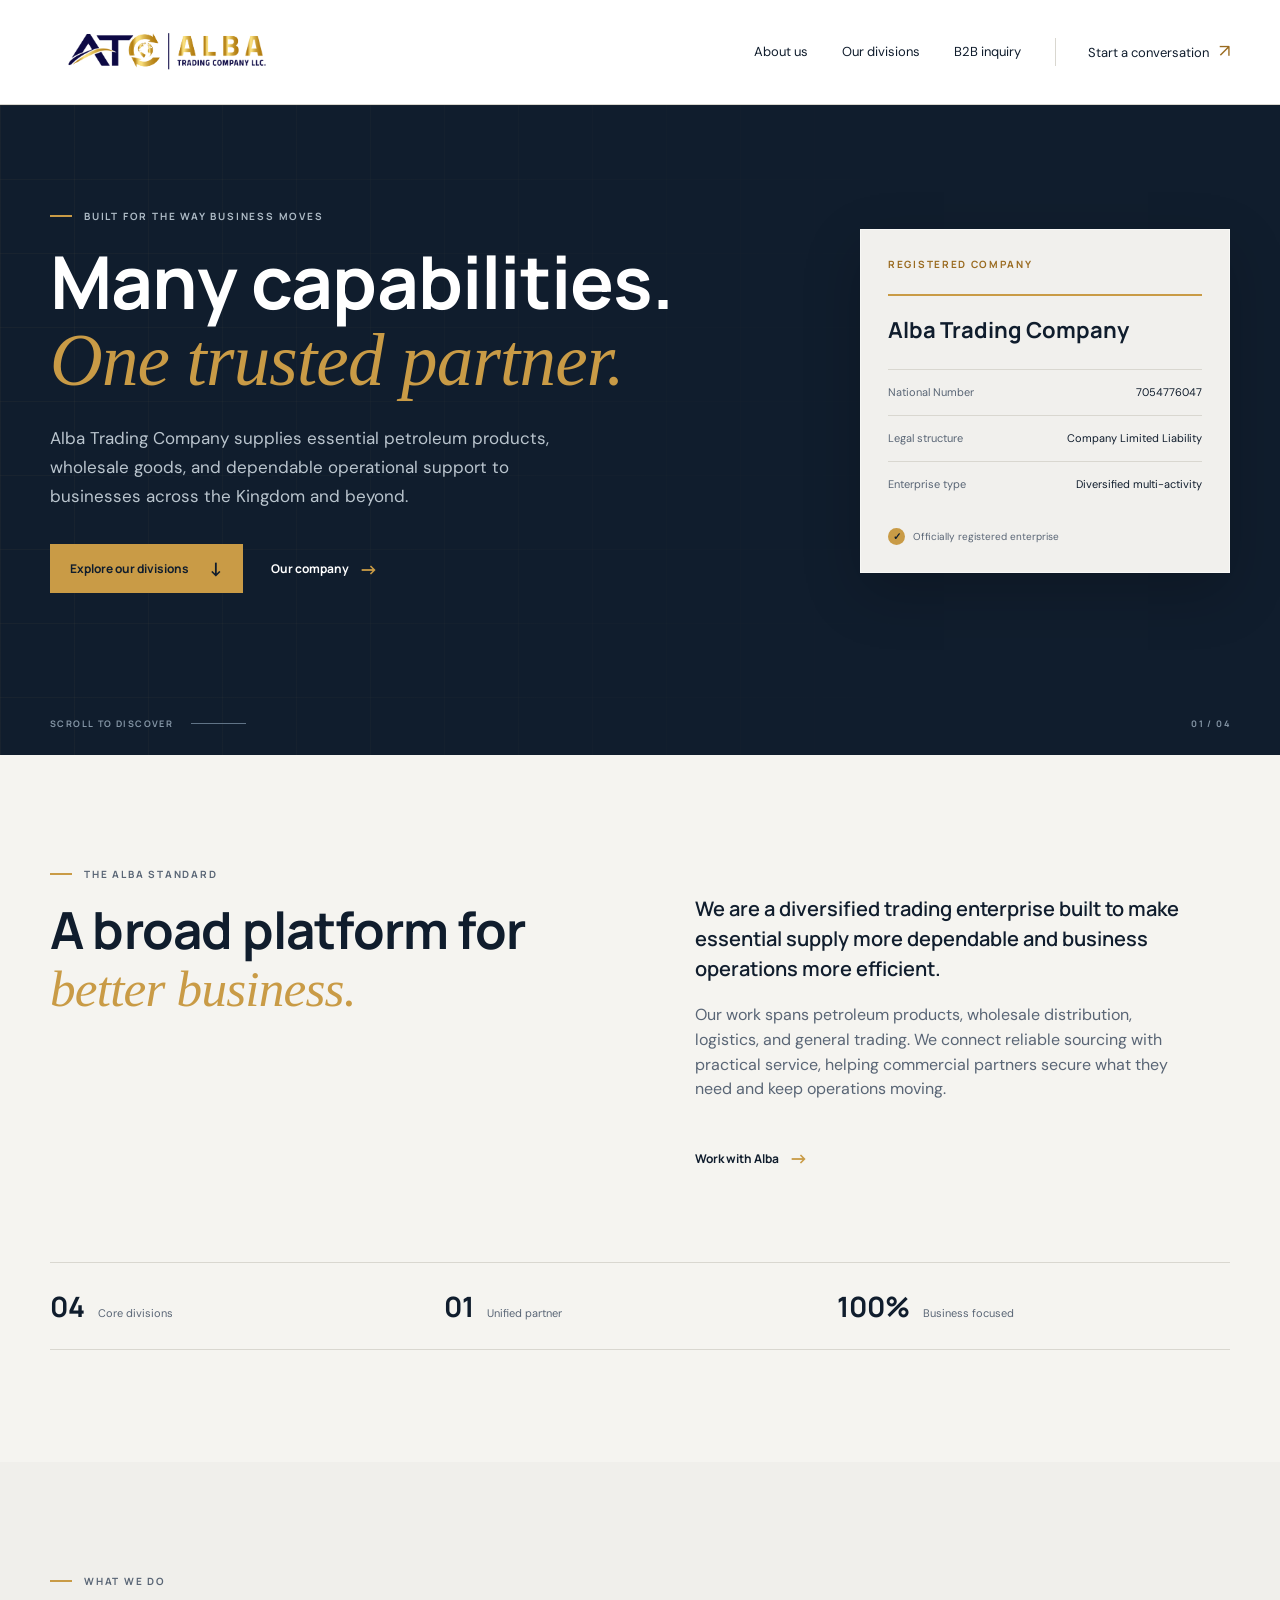
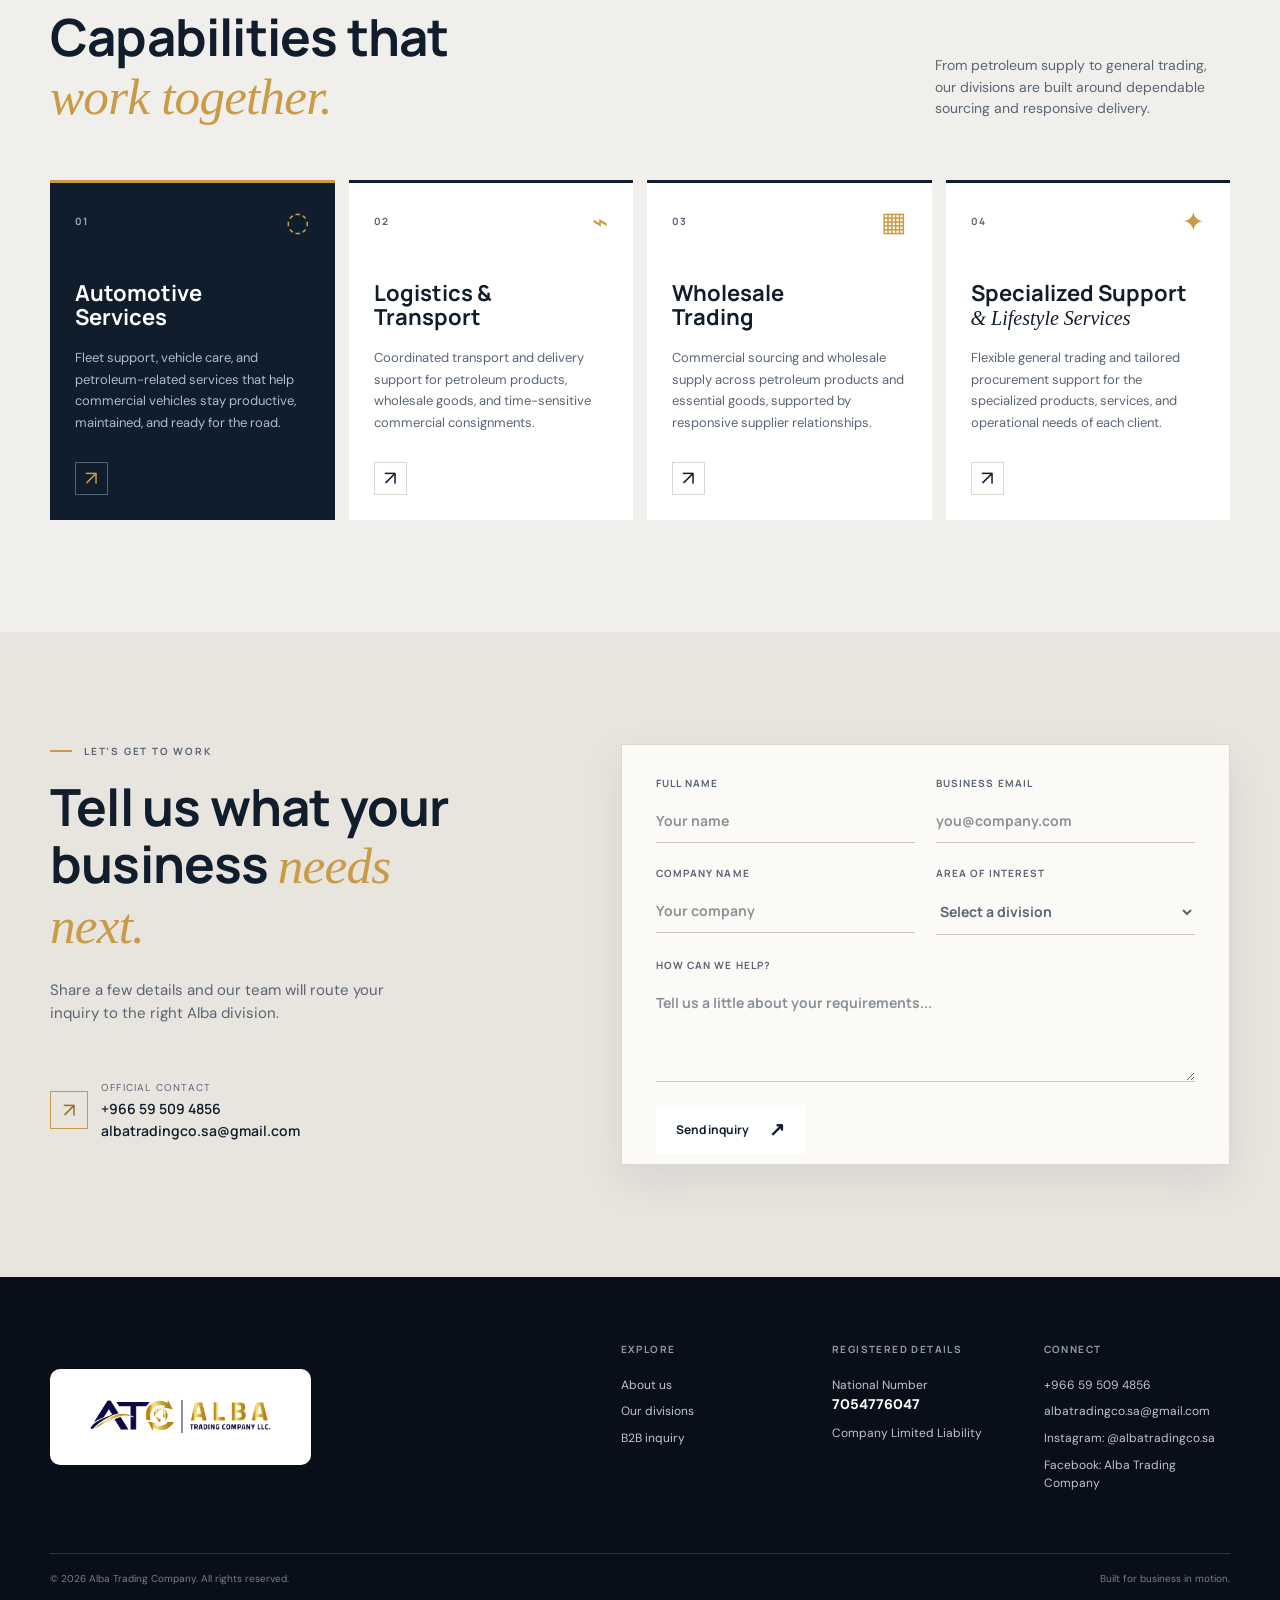
==== index.html @ 9ff2c643 "Improve mobile layout and expand trading content" ====
<!DOCTYPE html>
<html lang="en">
<head>
  <meta charset="UTF-8">
  <meta name="viewport" content="width=device-width, initial-scale=1.0">
  <meta name="description" content="Alba Trading Company is a diversified multi-activity enterprise serving businesses through automotive, logistics, wholesale, and specialized support services.">
  <title>Alba Trading Company | Business in Motion</title>
  <link rel="preconnect" href="https://fonts.googleapis.com">
  <link rel="preconnect" href="https://fonts.gstatic.com" crossorigin>
  <link href="https://fonts.googleapis.com/css2?family=DM+Sans:wght@400;500;600;700&family=Manrope:wght@600;700;800&display=swap" rel="stylesheet">
  <link rel="stylesheet" href="styles.css">
</head>
<body>
  <header class="site-header">
    <div class="container header-inner">
      <a class="brand" href="#top" aria-label="Alba Trading Company home">
        <img class="brand-logo" src="atc-logo.png" alt="ATC Alba Trading Company LLC logo">
        <span class="sr-only">ATC Alba Trading Company LLC</span>
      </a>
      <button class="menu-toggle" type="button" aria-expanded="false" aria-controls="primary-nav" aria-label="Open navigation">
        <span></span><span></span><span></span>
      </button>
      <nav id="primary-nav" class="primary-nav" aria-label="Primary navigation">
        <a href="#about">About us</a>
        <a href="#divisions">Our divisions</a>
        <a href="#inquiry">B2B inquiry</a>
        <a class="nav-cta" href="#inquiry">Start a conversation <span aria-hidden="true">↗</span></a>
      </nav>
    </div>
  </header>

  <main id="top">
    <section class="hero">
      <div class="hero-grid"></div>
      <div class="container hero-content">
        <div class="hero-copy">
          <p class="eyebrow light"><span></span> Built for the way business moves</p>
          <h1>Many capabilities.<br><em>One trusted partner.</em></h1>
          <p class="hero-intro">Alba Trading Company supplies essential petroleum products, wholesale goods, and dependable operational support to businesses across the Kingdom and beyond.</p>
          <div class="hero-actions">
            <a class="button button-primary" href="#divisions">Explore our divisions <span aria-hidden="true">↓</span></a>
            <a class="text-link light" href="#about">Our company <span aria-hidden="true">→</span></a>
          </div>
        </div>
        <aside class="registration-card" aria-label="Legal registration details">
          <p class="card-label">Registered company</p>
          <div class="registration-line"></div>
          <p class="legal-name">Alba Trading Company</p>
          <dl class="registration-details">
            <div><dt>National Number</dt><dd>7054776047</dd></div>
            <div><dt>Legal structure</dt><dd>Company Limited Liability</dd></div>
            <div><dt>Enterprise type</dt><dd>Diversified multi-activity</dd></div>
          </dl>
          <div class="verified"><span>✓</span> Officially registered enterprise</div>
        </aside>
      </div>
      <div class="hero-footer container"><span>Scroll to discover</span><span class="scroll-line"></span><span>01 / 04</span></div>
    </section>

    <section id="about" class="about section-pad">
      <div class="container about-layout">
        <div class="section-intro">
          <p class="eyebrow"><span></span> The Alba standard</p>
          <h2>A broad platform for <em>better business.</em></h2>
        </div>
        <div class="about-copy">
          <p class="lead">We are a diversified trading enterprise built to make essential supply more dependable and business operations more efficient.</p>
          <p>Our work spans petroleum products, wholesale distribution, logistics, and general trading. We connect reliable sourcing with practical service, helping commercial partners secure what they need and keep operations moving.</p>
          <a class="text-link dark" href="#inquiry">Work with Alba <span aria-hidden="true">→</span></a>
        </div>
      </div>
      <div class="container trust-strip"><div><strong>04</strong><span>Core divisions</span></div><div><strong>01</strong><span>Unified partner</span></div><div><strong>100%</strong><span>Business focused</span></div></div>
    </section>

    <section id="divisions" class="divisions section-pad">
      <div class="container">
        <div class="divisions-heading">
          <div><p class="eyebrow"><span></span> What we do</p><h2>Capabilities that<br><em>work together.</em></h2></div>
          <p class="heading-note">From petroleum supply to general trading, our divisions are built around dependable sourcing and responsive delivery.</p>
        </div>
        <div class="division-grid">
          <article class="division-card division-card-featured"><div class="card-top"><span class="division-number">01</span><span class="card-icon">◌</span></div><h3>Automotive<br>Services</h3><p>Fleet support, vehicle care, and petroleum-related services that help commercial vehicles stay productive, maintained, and ready for the road.</p><a href="#inquiry" aria-label="Ask about Automotive Services">↗</a></article>
          <article class="division-card"><div class="card-top"><span class="division-number">02</span><span class="card-icon">⌁</span></div><h3>Logistics &amp;<br>Transport</h3><p>Coordinated transport and delivery support for petroleum products, wholesale goods, and time-sensitive commercial consignments.</p><a href="#inquiry" aria-label="Ask about Logistics and Transport">↗</a></article>
          <article class="division-card"><div class="card-top"><span class="division-number">03</span><span class="card-icon">▦</span></div><h3>Wholesale<br>Trading</h3><p>Commercial sourcing and wholesale supply across petroleum products and essential goods, supported by responsive supplier relationships.</p><a href="#inquiry" aria-label="Ask about Wholesale Trading">↗</a></article>
          <article class="division-card"><div class="card-top"><span class="division-number">04</span><span class="card-icon">✦</span></div><h3>Specialized Support<br><em>&amp; Lifestyle Services</em></h3><p>Flexible general trading and tailored procurement support for the specialized products, services, and operational needs of each client.</p><a href="#inquiry" aria-label="Ask about Specialized Support and Lifestyle Services">↗</a></article>
        </div>
      </div>
    </section>

    <section id="inquiry" class="inquiry section-pad">
      <div class="container inquiry-layout">
        <div class="inquiry-copy"><p class="eyebrow"><span></span> Let’s get to work</p><h2>Tell us what your business <em>needs next.</em></h2><p>Share a few details and our team will route your inquiry to the right Alba division.</p><div class="contact-detail"><span class="contact-symbol">↗</span><div><small>Official contact</small><a href="tel:+966595094856">+966 59 509 4856</a><a href="mailto:albatradingco.sa@gmail.com">albatradingco.sa@gmail.com</a></div></div></div>
        <form class="inquiry-form" id="inquiry-form">
          <div class="form-row"><label>Full name<input type="text" name="name" autocomplete="name" placeholder="Your name" required></label><label>Business email<input type="email" name="email" autocomplete="email" placeholder="you@company.com" required></label></div>
          <div class="form-row"><label>Company name<input type="text" name="company" autocomplete="organization" placeholder="Your company" required></label><label>Area of interest<select name="division" required><option value="" selected disabled>Select a division</option><option>Automotive Services</option><option>Logistics and Transport</option><option>Wholesale Trading</option><option>Specialized Support / Lifestyle Services</option></select></label></div>
          <label>How can we help?<textarea name="message" rows="4" placeholder="Tell us a little about your requirements..."></textarea></label>
          <div class="form-submit"><button class="button button-light" type="submit">Send inquiry <span aria-hidden="true">↗</span></button><p id="form-status" class="form-status" role="status"></p></div>
        </form>
      </div>
    </section>
  </main>

  <footer class="site-footer"><div class="container footer-top"><a class="brand brand-footer" href="#top" aria-label="Alba Trading Company home"><span class="footer-logo-card"><img class="brand-logo" src="atc-logo.png" alt="ATC Alba Trading Company LLC logo"></span><span class="sr-only">ATC Alba Trading Company LLC</span></a><div class="footer-columns"><div><p>Explore</p><a href="#about">About us</a><a href="#divisions">Our divisions</a><a href="#inquiry">B2B inquiry</a></div><div><p>Registered details</p><span>National Number<br><strong>7054776047</strong></span><span>Company Limited Liability</span></div><div><p>Connect</p><a href="tel:+966595094856">+966 59 509 4856</a><a href="mailto:albatradingco.sa@gmail.com">albatradingco.sa@gmail.com</a><a href="https://instagram.com/albatradingco.sa" target="_blank" rel="noreferrer">Instagram: @albatradingco.sa</a><a href="https://www.facebook.com/albatradingcompany" target="_blank" rel="noreferrer">Facebook: Alba Trading Company</a></div></div></div><div class="container footer-bottom"><span>© 2026 Alba Trading Company. All rights reserved.</span><span>Built for business in motion.</span></div></footer>

  <script>
    const menuToggle = document.querySelector('.menu-toggle');
    const navigation = document.querySelector('.primary-nav');
    menuToggle.addEventListener('click', () => {
      const isOpen = menuToggle.getAttribute('aria-expanded') === 'true';
      menuToggle.setAttribute('aria-expanded', String(!isOpen));
      navigation.classList.toggle('is-open', !isOpen);
    });
    navigation.querySelectorAll('a').forEach((link) => link.addEventListener('click', () => {
      menuToggle.setAttribute('aria-expanded', 'false');
      navigation.classList.remove('is-open');
    }));
    document.querySelector('#inquiry-form').addEventListener('submit', (event) => {
      event.preventDefault();
      const status = document.querySelector('#form-status');
      status.textContent = 'Thank you. Our team will be in touch shortly.';
      event.target.reset();
    });
  </script>
</body>
</html>
---- styles.css ----
:root {
  --navy: #101d2d;
  --navy-deep: #080f18;
  --slate: #596575;
  --slate-light: #f0efeb;
  --paper: #f5f4f0;
  --white: #ffffff;
  --line: #d9d7d0;
  --accent: #c99b46;
  --accent-dark: #9a6b20;
  --serif: Georgia, 'Times New Roman', serif;
  --sans: 'DM Sans', sans-serif;
  --display: 'Manrope', sans-serif;
}

* { box-sizing: border-box; }
html { scroll-behavior: smooth; }
body { margin: 0; background: var(--paper); color: var(--navy); font-family: var(--sans); font-size: 16px; line-height: 1.55; }
a { color: inherit; text-decoration: none; }
button, input, select, textarea { font: inherit; }
.container { width: min(1180px, calc(100% - 64px)); margin: 0 auto; }
.section-pad { padding: 112px 0; }
.sr-only { position: absolute; width: 1px; height: 1px; padding: 0; margin: -1px; overflow: hidden; clip: rect(0, 0, 0, 0); white-space: nowrap; border: 0; }

.site-header { background: var(--white); color: var(--navy); border-bottom: 1px solid var(--line); }
.header-inner { min-height: 104px; display: flex; align-items: center; justify-content: space-between; }
.brand { display: inline-flex; align-items: center; gap: 12px; }
.brand-logo { display: block; width: auto; height: 68px; border: 0; object-fit: contain; }
.footer-logo-card { display: block; padding: 17px 24px; background: var(--white); border-radius: 10px; }
.brand-footer .brand-logo { height: 62px; }
.brand-mark { width: 42px; height: 39px; display: grid; place-items: center; border: 1px solid var(--navy); color: var(--navy); font: 800 11px var(--display); letter-spacing: .5px; }
.brand-name { display: grid; font: 700 17px/1 var(--display); letter-spacing: 0; }
.brand-name strong { font-weight: 700; }
.brand-name small { margin-top: 4px; color: var(--accent-dark); font: 700 8px/1 var(--sans); letter-spacing: 2.5px; text-transform: uppercase; }
.primary-nav { display: flex; align-items: center; gap: 34px; color: var(--navy); font-size: 13px; }
.primary-nav a:hover { color: var(--accent-dark); }
.nav-cta { color: var(--navy); border-left: 1px solid var(--line); padding-left: 32px; }
.nav-cta span { color: var(--accent-dark); padding-left: 7px; font-size: 18px; }
.menu-toggle { display: none; background: none; border: 0; padding: 8px 0; }
.menu-toggle span { display: block; width: 24px; height: 2px; margin: 5px 0; background: var(--navy); }

.hero { position: relative; overflow: hidden; min-height: 650px; display: flex; flex-direction: column; background: var(--navy); color: var(--white); }
.hero-grid { position: absolute; inset: 0; opacity: .38; background-image: linear-gradient(rgba(174,145,91,.15) 1px, transparent 1px), linear-gradient(90deg, rgba(174,145,91,.15) 1px, transparent 1px); background-size: 74px 74px; mask-image: linear-gradient(90deg, black, transparent 75%); }
.hero::after { content: ''; position: absolute; top: 0; right: 0; width: 41%; height: 100%; opacity: .28; background: url('https://images.unsplash.com/photo-1494412651409-8963ce7935a7?auto=format&fit=crop&w=1100&q=85') center/cover; mix-blend-mode: screen; }
.hero-content { position: relative; z-index: 1; flex: 1; display: grid; grid-template-columns: 1fr 370px; align-items: center; gap: 80px; padding-top: 55px; padding-bottom: 75px; }
.eyebrow { display: flex; align-items: center; gap: 12px; margin: 0 0 20px; color: var(--slate); font: 700 10px var(--display); letter-spacing: 1.8px; text-transform: uppercase; }
.eyebrow span { width: 22px; height: 2px; background: var(--accent); display: inline-block; }
.eyebrow.light { color: #aebbc6; }
h1, h2, h3, p { margin-top: 0; }
h1, h2 { font-family: var(--display); letter-spacing: -.8px; }
h1 { max-width: 720px; margin-bottom: 24px; font-size: clamp(42px, 5.7vw, 74px); line-height: 1.05; }
h1 em, h2 em, h3 em { color: var(--accent); font-family: var(--serif); font-weight: 400; }
.hero-intro { max-width: 520px; margin-bottom: 34px; color: #bac5ce; font-size: 17px; line-height: 1.7; }
.hero-actions { display: flex; align-items: center; gap: 28px; }
.button { display: inline-flex; align-items: center; gap: 20px; border: 0; cursor: pointer; padding: 15px 20px; font: 700 12px var(--display); }
.button span { font-size: 19px; line-height: 1; }
.button-primary { background: var(--accent); color: var(--navy); }
.button-primary:hover { background: #d8b269; }
.button-light { background: var(--white); color: var(--navy); }
.text-link { display: inline-flex; align-items: center; gap: 10px; font: 700 12px var(--display); }
.text-link span { color: var(--accent); font-size: 19px; }
.text-link.light { color: var(--white); }
.text-link.dark { margin-top: 24px; color: var(--navy); }
.registration-card { align-self: center; position: relative; padding: 27px; border: 1px solid rgba(255,255,255,.55); background: rgba(250,249,245,.96); color: var(--navy); box-shadow: 0 20px 55px rgba(0,0,0,.2); }
.card-label { margin-bottom: 23px; color: var(--accent-dark); font: 700 10px var(--display); letter-spacing: 1.7px; text-transform: uppercase; }
.registration-line { width: 100%; height: 2px; background: var(--accent); }
.legal-name { margin: 19px 0 24px; font: 700 22px var(--display); }
.registration-details { margin: 0; }
.registration-details div { display: flex; justify-content: space-between; gap: 20px; padding: 14px 0; border-top: 1px solid var(--line); }
.registration-details dt { color: var(--slate); font-size: 11px; }
.registration-details dd { margin: 0; color: var(--navy); font-size: 11px; text-align: right; }
.verified { display: flex; align-items: center; gap: 8px; margin-top: 21px; color: var(--slate); font-size: 10px; }
.verified span { width: 17px; height: 17px; display: grid; place-items: center; border-radius: 50%; background: var(--accent); color: var(--navy); font-weight: 700; }
.hero-footer { position: relative; z-index: 1; display: flex; align-items: center; gap: 18px; padding-bottom: 25px; color: #8495a5; font: 700 9px var(--display); letter-spacing: 1.4px; text-transform: uppercase; }
.scroll-line { width: 55px; height: 1px; background: #607386; }
.hero-footer span:last-child { margin-left: auto; }

.about { background: var(--paper); }
.about-layout { display: grid; grid-template-columns: 1fr 1fr; gap: 110px; }
h2 { margin-bottom: 0; font-size: clamp(33px, 4vw, 52px); line-height: 1.12; }
.about-copy { max-width: 490px; padding-top: 27px; color: var(--slate); }
.about-copy p { margin-bottom: 19px; }
.about-copy .lead { color: var(--navy); font: 600 20px/1.5 var(--display); }
.trust-strip { display: grid; grid-template-columns: repeat(3, 1fr); gap: 1px; margin-top: 91px; border-top: 1px solid var(--line); border-bottom: 1px solid var(--line); }
.trust-strip div { display: flex; align-items: baseline; gap: 13px; padding: 24px 0; }
.trust-strip strong { font: 700 28px var(--display); }
.trust-strip span { color: var(--slate); font-size: 11px; }

.divisions { background: var(--slate-light); }
.divisions-heading { display: flex; align-items: end; justify-content: space-between; gap: 40px; margin-bottom: 55px; }
.heading-note { max-width: 295px; margin: 0 0 5px; color: var(--slate); font-size: 14px; }
.division-grid { display: grid; grid-template-columns: repeat(4, 1fr); gap: 14px; }
.division-card { min-height: 340px; position: relative; display: flex; flex-direction: column; padding: 25px; background: var(--white); border-top: 3px solid var(--navy); transition: transform .2s ease, box-shadow .2s ease; }
.division-card:hover { transform: translateY(-5px); box-shadow: 0 18px 30px rgba(10,29,53,.09); }
.division-card-featured { background: var(--navy); color: var(--white); border-top-color: var(--accent); }
.card-top { display: flex; justify-content: space-between; align-items: center; color: var(--slate); }
.division-card-featured .card-top { color: #99aaba; }
.division-number { font: 700 10px var(--display); letter-spacing: 1px; }
.card-icon { color: var(--accent); font-size: 27px; line-height: 1; }
.division-card h3 { margin: 46px 0 18px; font: 700 22px/1.1 var(--display); }
.division-card h3 em { color: var(--navy); font-size: 20px; }
.division-card-featured h3 em { color: var(--accent); }
.division-card p { margin: 0; color: var(--slate); font-size: 13px; line-height: 1.65; }
.division-card-featured p { color: #afbdc8; }
.division-card > a { width: 33px; height: 33px; display: grid; place-items: center; margin-top: auto; border: 1px solid var(--line); color: var(--navy); font-size: 20px; }
.division-card-featured > a { border-color: #4c6378; color: var(--accent); }

.inquiry { background: #e8e5de; color: var(--navy); }
.inquiry-layout { display: grid; grid-template-columns: .85fr 1.15fr; gap: 120px; }
.inquiry-copy h2 { max-width: 420px; }
.inquiry-copy > p:not(.eyebrow) { max-width: 370px; margin-top: 25px; color: var(--slate); font-size: 15px; }
.contact-detail { display: flex; gap: 13px; align-items: center; margin-top: 55px; }
.contact-symbol { display: grid; place-items: center; width: 38px; height: 38px; border: 1px solid var(--accent); color: var(--accent-dark); font-size: 20px; }
.contact-detail small { display: block; color: var(--slate); font-size: 10px; text-transform: uppercase; letter-spacing: 1.2px; }
.contact-detail a { display: block; margin-top: 3px; font: 600 14px var(--display); }
.inquiry-form { padding: 31px 34px 10px; background: #fbfaf7; border: 1px solid var(--line); box-shadow: 0 16px 40px rgba(16,29,45,.08); }
.form-row { display: grid; grid-template-columns: 1fr 1fr; gap: 21px; }
.inquiry-form label { display: block; margin-bottom: 23px; color: var(--slate); font: 700 10px var(--display); letter-spacing: 1.1px; text-transform: uppercase; }
.inquiry-form input, .inquiry-form select, .inquiry-form textarea { display: block; width: 100%; margin-top: 9px; padding: 12px 0; outline: 0; border: 0; border-bottom: 1px solid #c8c6bf; border-radius: 0; background: transparent; color: var(--navy); font-size: 14px; text-transform: none; resize: vertical; }
.inquiry-form select { color: var(--slate); }
.inquiry-form option { color: var(--navy); }
.inquiry-form input::placeholder, .inquiry-form textarea::placeholder { color: #8b9298; }
.inquiry-form input:focus, .inquiry-form select:focus, .inquiry-form textarea:focus { border-color: var(--accent); }
.form-submit { display: flex; align-items: center; gap: 20px; margin-top: 10px; }
.form-status { margin: 0; color: var(--accent-dark); font-size: 12px; }

.site-footer { background: var(--navy-deep); color: var(--white); }
.footer-top { display: grid; grid-template-columns: .85fr 1.15fr; align-items: center; gap: 120px; padding: 65px 0 60px; }
.footer-columns { display: grid; grid-template-columns: repeat(3, 1fr); gap: 25px; }
.footer-columns div { display: flex; flex-direction: column; gap: 8px; }
.footer-columns p { margin-bottom: 12px; color: #8b9dad; font: 700 10px var(--display); letter-spacing: 1.4px; text-transform: uppercase; }
.footer-columns a, .footer-columns span { color: #bdc7d0; font-size: 12px; }
.footer-columns a:hover { color: var(--accent); }
.footer-columns strong { color: var(--white); font-size: 14px; }
.footer-bottom { display: flex; justify-content: space-between; padding: 17px 0; border-top: 1px solid #20374d; color: #6f8293; font-size: 10px; }

#netlify-badge, .netlify-badge, [data-netlify-badge], iframe[src*="netlify"], [class*="netlify-badge"] { display: none !important; }

@media (max-width: 768px) {
  .container { width: min(100% - 40px, 620px); }
  .section-pad { padding: 76px 0; }
  .header-inner { min-height: 88px; }
  .brand-logo { height: 60px; max-width: min(78vw, 360px); }
  .menu-toggle { display: block; }
  .primary-nav { display: none; position: absolute; z-index: 5; top: 88px; left: 0; right: 0; padding: 12px 20px 20px; flex-direction: column; align-items: stretch; gap: 0; background: var(--white); border-top: 1px solid var(--line); box-shadow: 0 14px 24px rgba(16,29,45,.08); }
  .primary-nav.is-open { display: flex; }
  .primary-nav a { padding: 14px 0; border-bottom: 1px solid var(--line); }
  .nav-cta { padding: 14px 0; border-left: 0; }
  .hero { min-height: auto; }
  .hero::after { width: 100%; opacity: .12; }
  .hero-content { grid-template-columns: 1fr; gap: 42px; padding-top: 68px; padding-bottom: 58px; }
  h1 { max-width: 560px; font-size: clamp(42px, 9vw, 58px); }
  .hero-intro { max-width: 560px; font-size: 16px; }
  .hero-actions { align-items: flex-start; flex-direction: column; gap: 20px; }
  .registration-card { width: 100%; max-width: 480px; padding: 22px; }
  .registration-details div { align-items: flex-start; flex-direction: column; gap: 4px; }
  .registration-details dd { text-align: left; }
  .hero-footer { padding-bottom: 20px; }
  .about-layout, .inquiry-layout { grid-template-columns: 1fr; gap: 42px; }
  .about-copy { max-width: 620px; padding-top: 0; }
  .trust-strip { margin-top: 55px; grid-template-columns: 1fr; }
  .trust-strip div { padding: 15px 0; }
  .divisions-heading { display: block; margin-bottom: 36px; }
  .heading-note { max-width: 520px; margin-top: 22px; }
  .division-grid { grid-template-columns: 1fr 1fr; gap: 12px; }
  .division-card { min-height: 320px; padding: 22px; }
  .division-card h3 { margin-top: 36px; }
  .inquiry-layout { gap: 30px; }
  .inquiry-form { padding: 26px 22px 8px; }
  .form-row { grid-template-columns: 1fr; gap: 0; }
  .footer-top { grid-template-columns: 1fr; align-items: start; gap: 38px; padding: 55px 0 45px; }
  .brand-footer .brand-logo { height: 56px; }
  .footer-columns { grid-template-columns: 1fr 1fr; row-gap: 30px; }
  .footer-columns div:last-child { grid-column: 1 / -1; }
  .footer-bottom { align-items: flex-start; flex-direction: column; gap: 8px; }
}

@media (max-width: 900px) {
  .container { width: min(100% - 40px, 680px); }
  .primary-nav { gap: 20px; }
  .nav-cta { padding-left: 20px; }
  .hero-content { grid-template-columns: 1fr; gap: 45px; padding-top: 70px; }
  .registration-card { width: min(100%, 430px); }
  .hero::after { width: 65%; opacity: .18; }
  .about-layout, .inquiry-layout { gap: 45px; }
  .division-grid { grid-template-columns: repeat(2, 1fr); }
  .footer-top { gap: 50px; }
}

@media (max-width: 640px) {
  .container { width: calc(100% - 40px); }
  .section-pad { padding: 76px 0; }
  .header-inner { min-height: 88px; }
  .menu-toggle { display: block; }
  .brand-logo { height: 60px; }
  .primary-nav { display: none; position: absolute; z-index: 5; top: 88px; left: 0; right: 0; padding: 20px; flex-direction: column; align-items: stretch; gap: 0; background: var(--white); border-top: 1px solid var(--line); box-shadow: 0 14px 24px rgba(16,29,45,.08); }
  .primary-nav.is-open { display: flex; }
  .primary-nav a { padding: 14px 0; border-bottom: 1px solid var(--line); }
  .nav-cta { padding: 14px 0; border-left: 0; }
  .hero { min-height: auto; }
  .hero-content { padding-top: 65px; padding-bottom: 55px; }
  h1 { font-size: 43px; }
  .hero-intro { font-size: 15px; }
  .hero-actions { align-items: flex-start; flex-direction: column; gap: 20px; }
  .registration-card { padding: 20px; }
  .registration-details div { align-items: flex-start; flex-direction: column; gap: 3px; }
  .registration-details dd { text-align: left; }
  .hero-footer { padding-bottom: 20px; }
  .about-layout, .inquiry-layout { grid-template-columns: 1fr; }
  .about-copy { padding-top: 0; }
  .trust-strip { margin-top: 55px; grid-template-columns: 1fr; }
  .trust-strip div { padding: 15px 0; }
  .divisions-heading { display: block; margin-bottom: 36px; }
  .heading-note { margin-top: 22px; }
  .division-grid { grid-template-columns: 1fr; gap: 12px; }
  .division-card { min-height: 290px; }
  .inquiry-layout { gap: 30px; }
  .contact-detail { margin-top: 35px; }
  .form-row { grid-template-columns: 1fr; gap: 0; }
  .footer-top { grid-template-columns: 1fr; align-items: start; gap: 45px; padding: 55px 0 45px; }
  .brand-footer .brand-logo { height: 56px; }
  .footer-columns { grid-template-columns: 1fr 1fr; row-gap: 32px; }
  .footer-columns div:last-child { grid-column: 1 / -1; }
  .footer-bottom { align-items: flex-start; flex-direction: column; gap: 8px; }
}
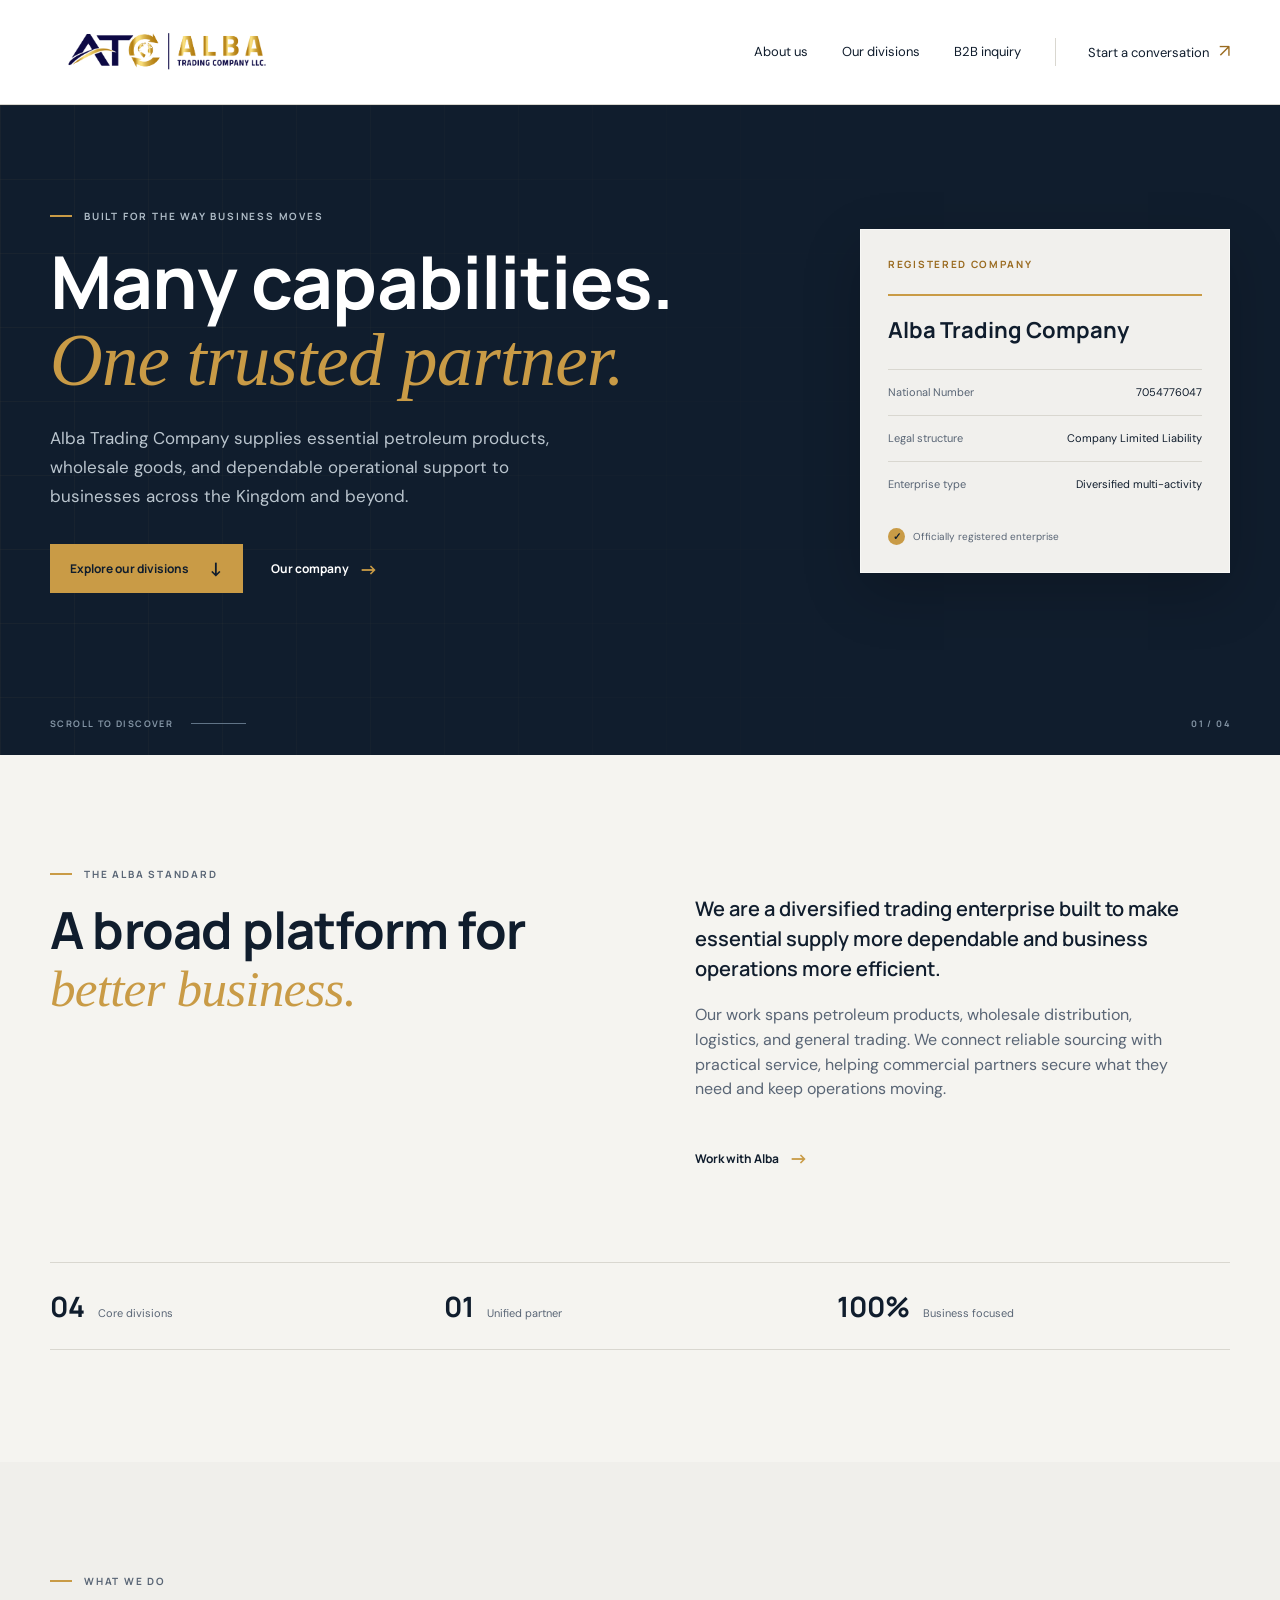
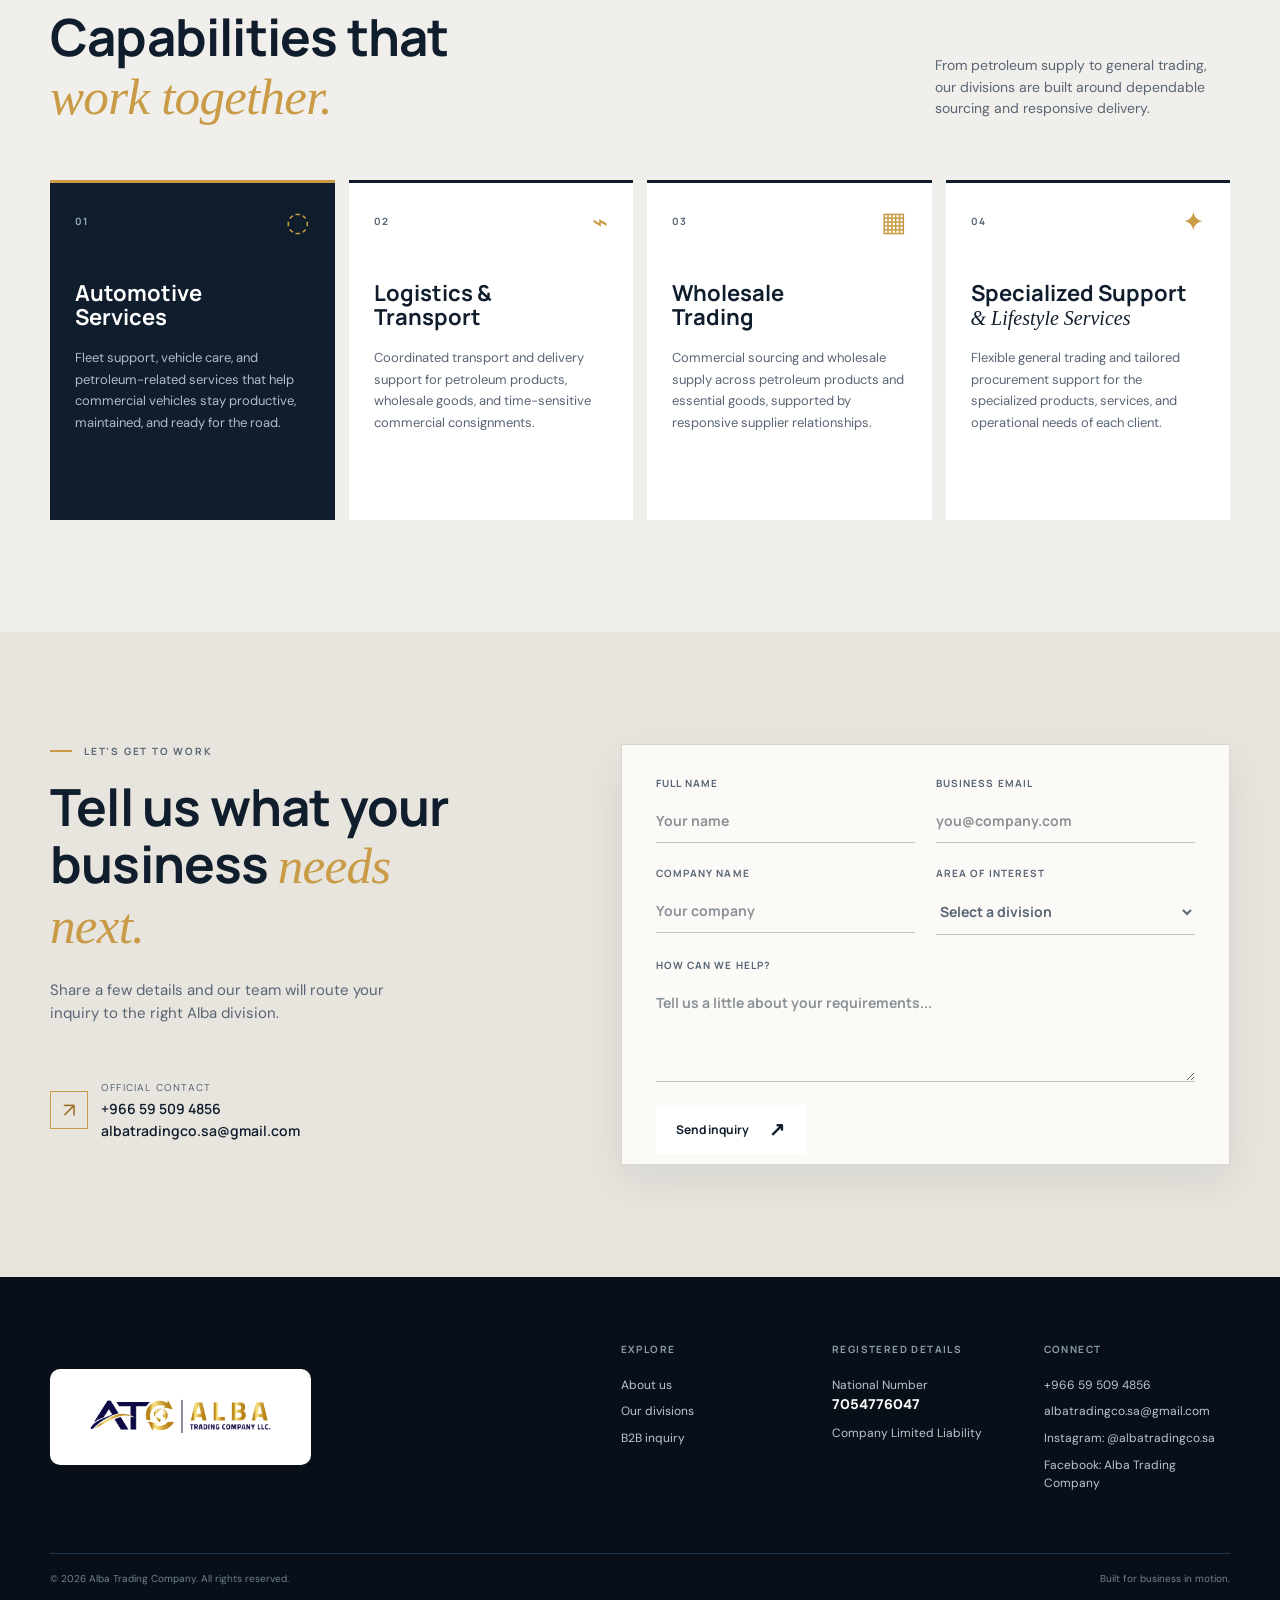
==== commit da5d3d69: "Remove division card arrow controls" ====
--- a/index.html
+++ b/index.html
@@ -79,10 +79,10 @@
           <p class="heading-note">From petroleum supply to general trading, our divisions are built around dependable sourcing and responsive delivery.</p>
         </div>
         <div class="division-grid">
-          <article class="division-card division-card-featured"><div class="card-top"><span class="division-number">01</span><span class="card-icon">◌</span></div><h3>Automotive<br>Services</h3><p>Fleet support, vehicle care, and petroleum-related services that help commercial vehicles stay productive, maintained, and ready for the road.</p><a href="#inquiry" aria-label="Ask about Automotive Services">↗</a></article>
-          <article class="division-card"><div class="card-top"><span class="division-number">02</span><span class="card-icon">⌁</span></div><h3>Logistics &amp;<br>Transport</h3><p>Coordinated transport and delivery support for petroleum products, wholesale goods, and time-sensitive commercial consignments.</p><a href="#inquiry" aria-label="Ask about Logistics and Transport">↗</a></article>
-          <article class="division-card"><div class="card-top"><span class="division-number">03</span><span class="card-icon">▦</span></div><h3>Wholesale<br>Trading</h3><p>Commercial sourcing and wholesale supply across petroleum products and essential goods, supported by responsive supplier relationships.</p><a href="#inquiry" aria-label="Ask about Wholesale Trading">↗</a></article>
-          <article class="division-card"><div class="card-top"><span class="division-number">04</span><span class="card-icon">✦</span></div><h3>Specialized Support<br><em>&amp; Lifestyle Services</em></h3><p>Flexible general trading and tailored procurement support for the specialized products, services, and operational needs of each client.</p><a href="#inquiry" aria-label="Ask about Specialized Support and Lifestyle Services">↗</a></article>
+          <article class="division-card division-card-featured"><div class="card-top"><span class="division-number">01</span><span class="card-icon">◌</span></div><h3>Automotive<br>Services</h3><p>Fleet support, vehicle care, and petroleum-related services that help commercial vehicles stay productive, maintained, and ready for the road.</p></article>
+          <article class="division-card"><div class="card-top"><span class="division-number">02</span><span class="card-icon">⌁</span></div><h3>Logistics &amp;<br>Transport</h3><p>Coordinated transport and delivery support for petroleum products, wholesale goods, and time-sensitive commercial consignments.</p></article>
+          <article class="division-card"><div class="card-top"><span class="division-number">03</span><span class="card-icon">▦</span></div><h3>Wholesale<br>Trading</h3><p>Commercial sourcing and wholesale supply across petroleum products and essential goods, supported by responsive supplier relationships.</p></article>
+          <article class="division-card"><div class="card-top"><span class="division-number">04</span><span class="card-icon">✦</span></div><h3>Specialized Support<br><em>&amp; Lifestyle Services</em></h3><p>Flexible general trading and tailored procurement support for the specialized products, services, and operational needs of each client.</p></article>
         </div>
       </div>
     </section>
--- a/styles.css
+++ b/styles.css
@@ -102,9 +102,6 @@
 .division-card-featured h3 em { color: var(--accent); }
 .division-card p { margin: 0; color: var(--slate); font-size: 13px; line-height: 1.65; }
 .division-card-featured p { color: #afbdc8; }
-.division-card > a { width: 33px; height: 33px; display: grid; place-items: center; margin-top: auto; border: 1px solid var(--line); color: var(--navy); font-size: 20px; }
-.division-card-featured > a { border-color: #4c6378; color: var(--accent); }
-
 .inquiry { background: #e8e5de; color: var(--navy); }
 .inquiry-layout { display: grid; grid-template-columns: .85fr 1.15fr; gap: 120px; }
 .inquiry-copy h2 { max-width: 420px; }
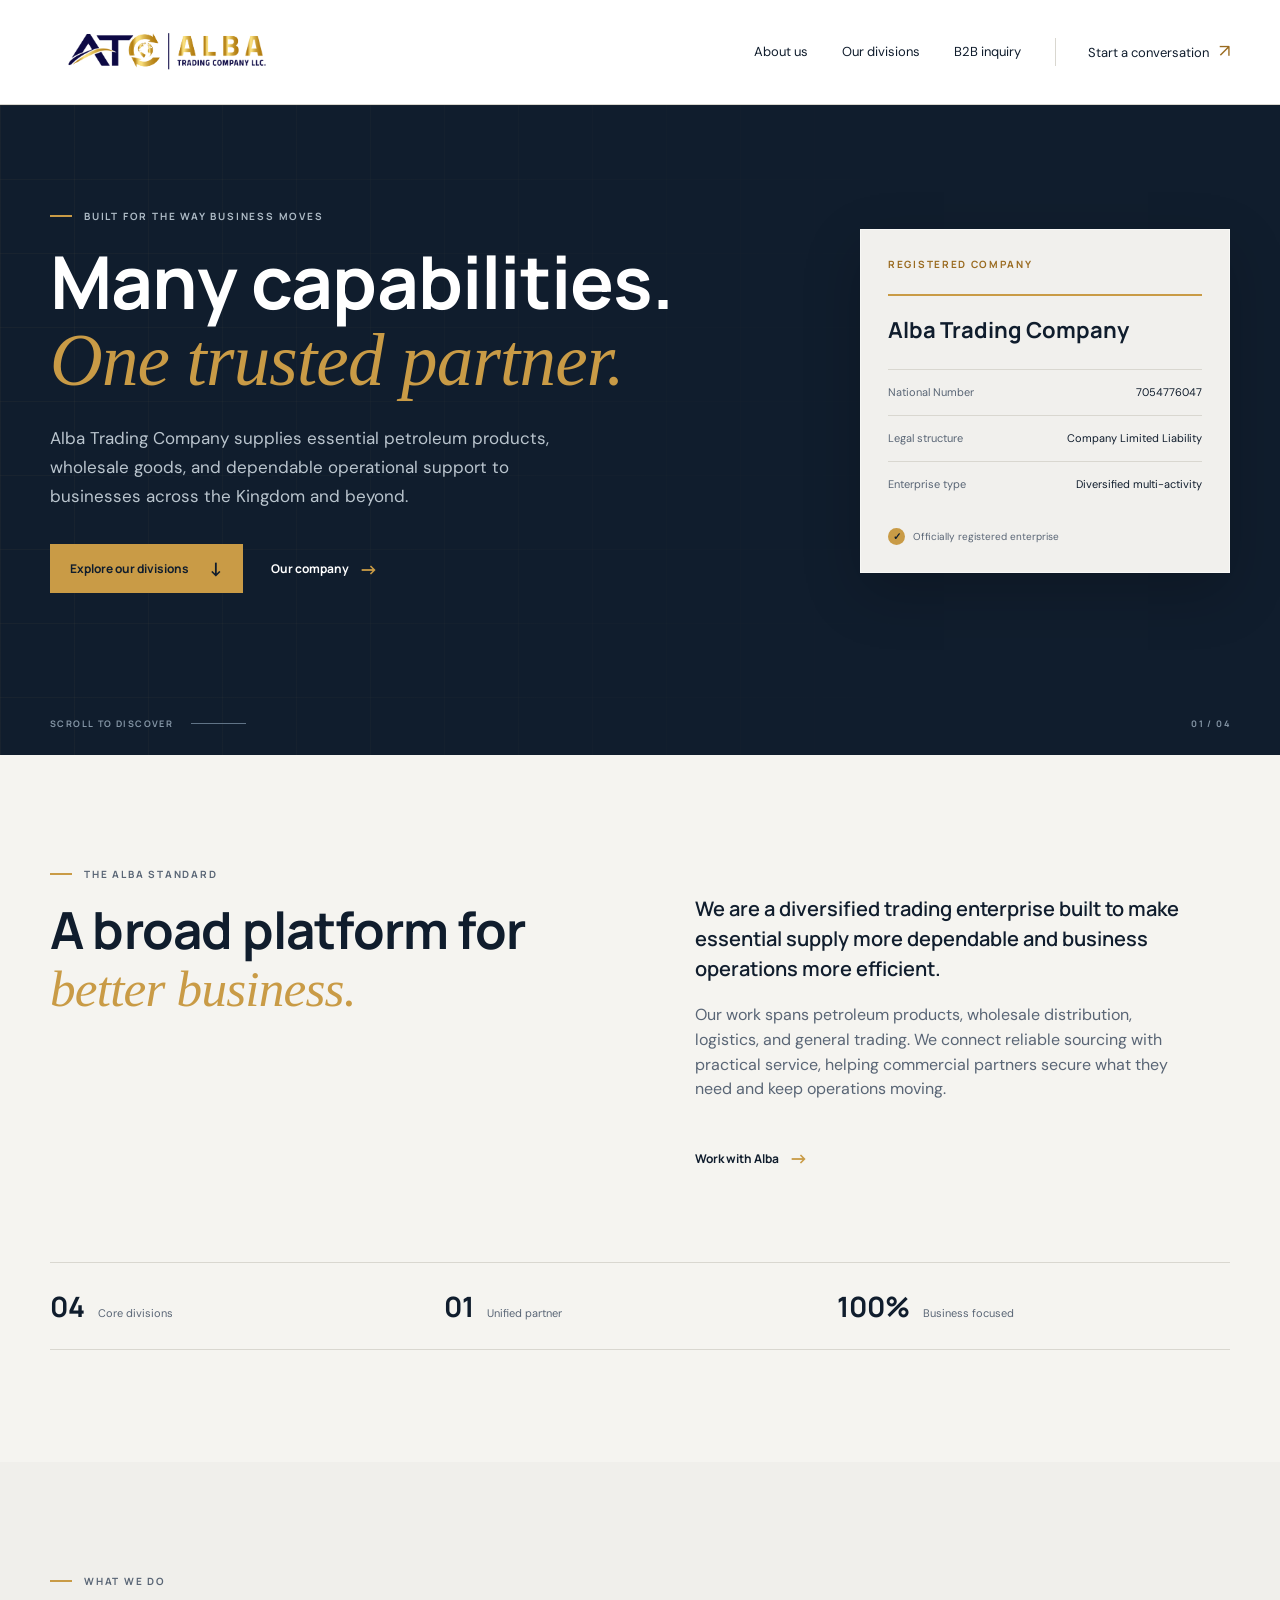
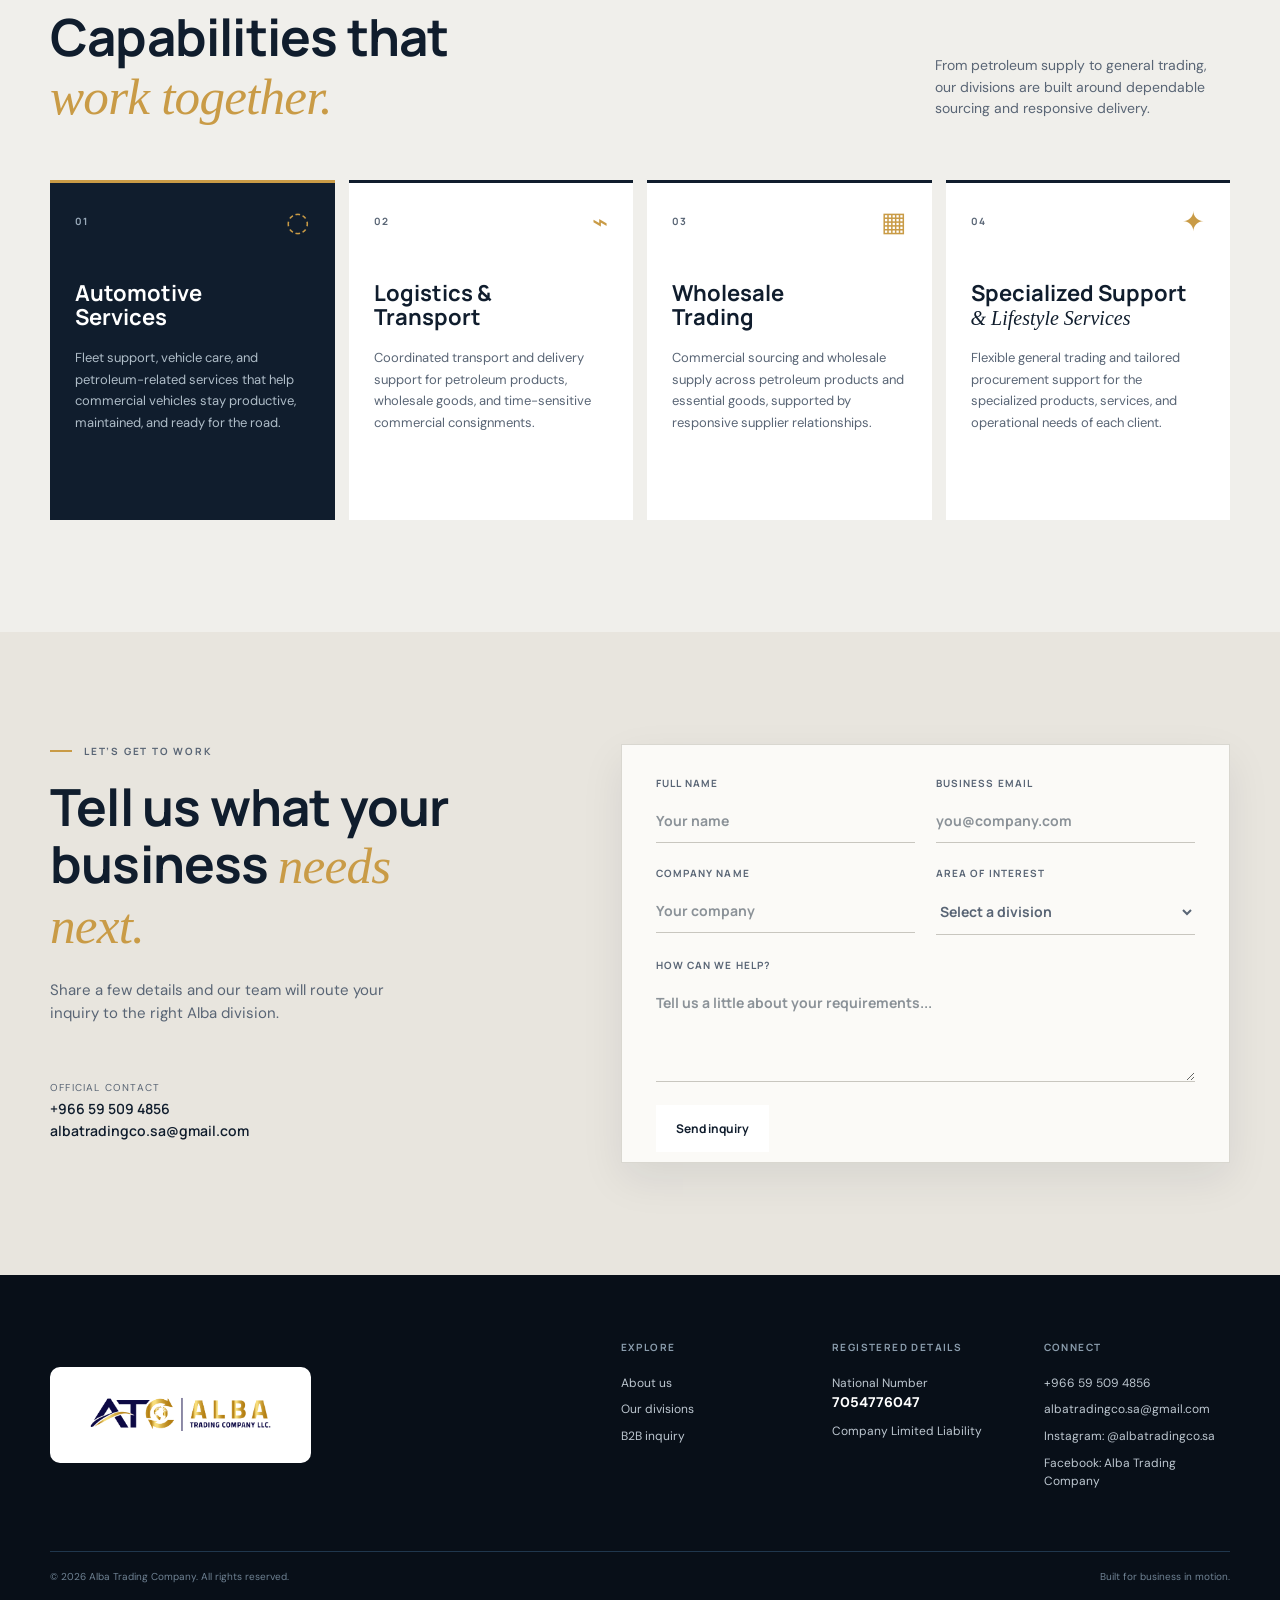
==== commit dcb350ec: "Remove mobile contact and form arrow artifacts" ====
--- a/index.html
+++ b/index.html
@@ -5,6 +5,7 @@
   <meta name="viewport" content="width=device-width, initial-scale=1.0">
   <meta name="description" content="Alba Trading Company is a diversified multi-activity enterprise serving businesses through automotive, logistics, wholesale, and specialized support services.">
   <title>Alba Trading Company | Business in Motion</title>
+  <link rel="icon" type="image/png" href="favicon.png">
   <link rel="preconnect" href="https://fonts.googleapis.com">
   <link rel="preconnect" href="https://fonts.gstatic.com" crossorigin>
   <link href="https://fonts.googleapis.com/css2?family=DM+Sans:wght@400;500;600;700&family=Manrope:wght@600;700;800&display=swap" rel="stylesheet">
@@ -89,12 +90,14 @@
 
     <section id="inquiry" class="inquiry section-pad">
       <div class="container inquiry-layout">
-        <div class="inquiry-copy"><p class="eyebrow"><span></span> Let’s get to work</p><h2>Tell us what your business <em>needs next.</em></h2><p>Share a few details and our team will route your inquiry to the right Alba division.</p><div class="contact-detail"><span class="contact-symbol">↗</span><div><small>Official contact</small><a href="tel:+966595094856">+966 59 509 4856</a><a href="mailto:albatradingco.sa@gmail.com">albatradingco.sa@gmail.com</a></div></div></div>
-        <form class="inquiry-form" id="inquiry-form">
+        <div class="inquiry-copy"><p class="eyebrow"><span></span> Let’s get to work</p><h2>Tell us what your business <em>needs next.</em></h2><p>Share a few details and our team will route your inquiry to the right Alba division.</p><div class="contact-detail"><div><small>Official contact</small><a href="tel:+966595094856">+966 59 509 4856</a><a href="mailto:albatradingco.sa@gmail.com">albatradingco.sa@gmail.com</a></div></div></div>
+        <form class="inquiry-form" id="inquiry-form" name="b2b-inquiry" method="POST" data-netlify="true" netlify-honeypot="bot-field">
+          <input type="hidden" name="form-name" value="b2b-inquiry" />
+          <p class="sr-only"><label>Do not fill this out: <input name="bot-field"></label></p>
           <div class="form-row"><label>Full name<input type="text" name="name" autocomplete="name" placeholder="Your name" required></label><label>Business email<input type="email" name="email" autocomplete="email" placeholder="you@company.com" required></label></div>
           <div class="form-row"><label>Company name<input type="text" name="company" autocomplete="organization" placeholder="Your company" required></label><label>Area of interest<select name="division" required><option value="" selected disabled>Select a division</option><option>Automotive Services</option><option>Logistics and Transport</option><option>Wholesale Trading</option><option>Specialized Support / Lifestyle Services</option></select></label></div>
           <label>How can we help?<textarea name="message" rows="4" placeholder="Tell us a little about your requirements..."></textarea></label>
-          <div class="form-submit"><button class="button button-light" type="submit">Send inquiry <span aria-hidden="true">↗</span></button><p id="form-status" class="form-status" role="status"></p></div>
+          <div class="form-submit"><button class="button button-light" type="submit">Send inquiry</button><p id="form-status" class="form-status" role="status"></p></div>
         </form>
       </div>
     </section>
@@ -114,12 +117,6 @@
       menuToggle.setAttribute('aria-expanded', 'false');
       navigation.classList.remove('is-open');
     }));
-    document.querySelector('#inquiry-form').addEventListener('submit', (event) => {
-      event.preventDefault();
-      const status = document.querySelector('#form-status');
-      status.textContent = 'Thank you. Our team will be in touch shortly.';
-      event.target.reset();
-    });
   </script>
 </body>
 </html>
--- a/styles.css
+++ b/styles.css
@@ -57,6 +57,8 @@
 .button-primary { background: var(--accent); color: var(--navy); }
 .button-primary:hover { background: #d8b269; }
 .button-light { background: var(--white); color: var(--navy); }
+.button-light:hover { background: var(--accent); }
+.button:focus-visible, .primary-nav a:focus-visible, .footer-columns a:focus-visible, .text-link:focus-visible { outline: 2px solid var(--accent); outline-offset: 4px; }
 .text-link { display: inline-flex; align-items: center; gap: 10px; font: 700 12px var(--display); }
 .text-link span { color: var(--accent); font-size: 19px; }
 .text-link.light { color: var(--white); }
@@ -107,7 +109,6 @@
 .inquiry-copy h2 { max-width: 420px; }
 .inquiry-copy > p:not(.eyebrow) { max-width: 370px; margin-top: 25px; color: var(--slate); font-size: 15px; }
 .contact-detail { display: flex; gap: 13px; align-items: center; margin-top: 55px; }
-.contact-symbol { display: grid; place-items: center; width: 38px; height: 38px; border: 1px solid var(--accent); color: var(--accent-dark); font-size: 20px; }
 .contact-detail small { display: block; color: var(--slate); font-size: 10px; text-transform: uppercase; letter-spacing: 1.2px; }
 .contact-detail a { display: block; margin-top: 3px; font: 600 14px var(--display); }
 .inquiry-form { padding: 31px 34px 10px; background: #fbfaf7; border: 1px solid var(--line); box-shadow: 0 16px 40px rgba(16,29,45,.08); }
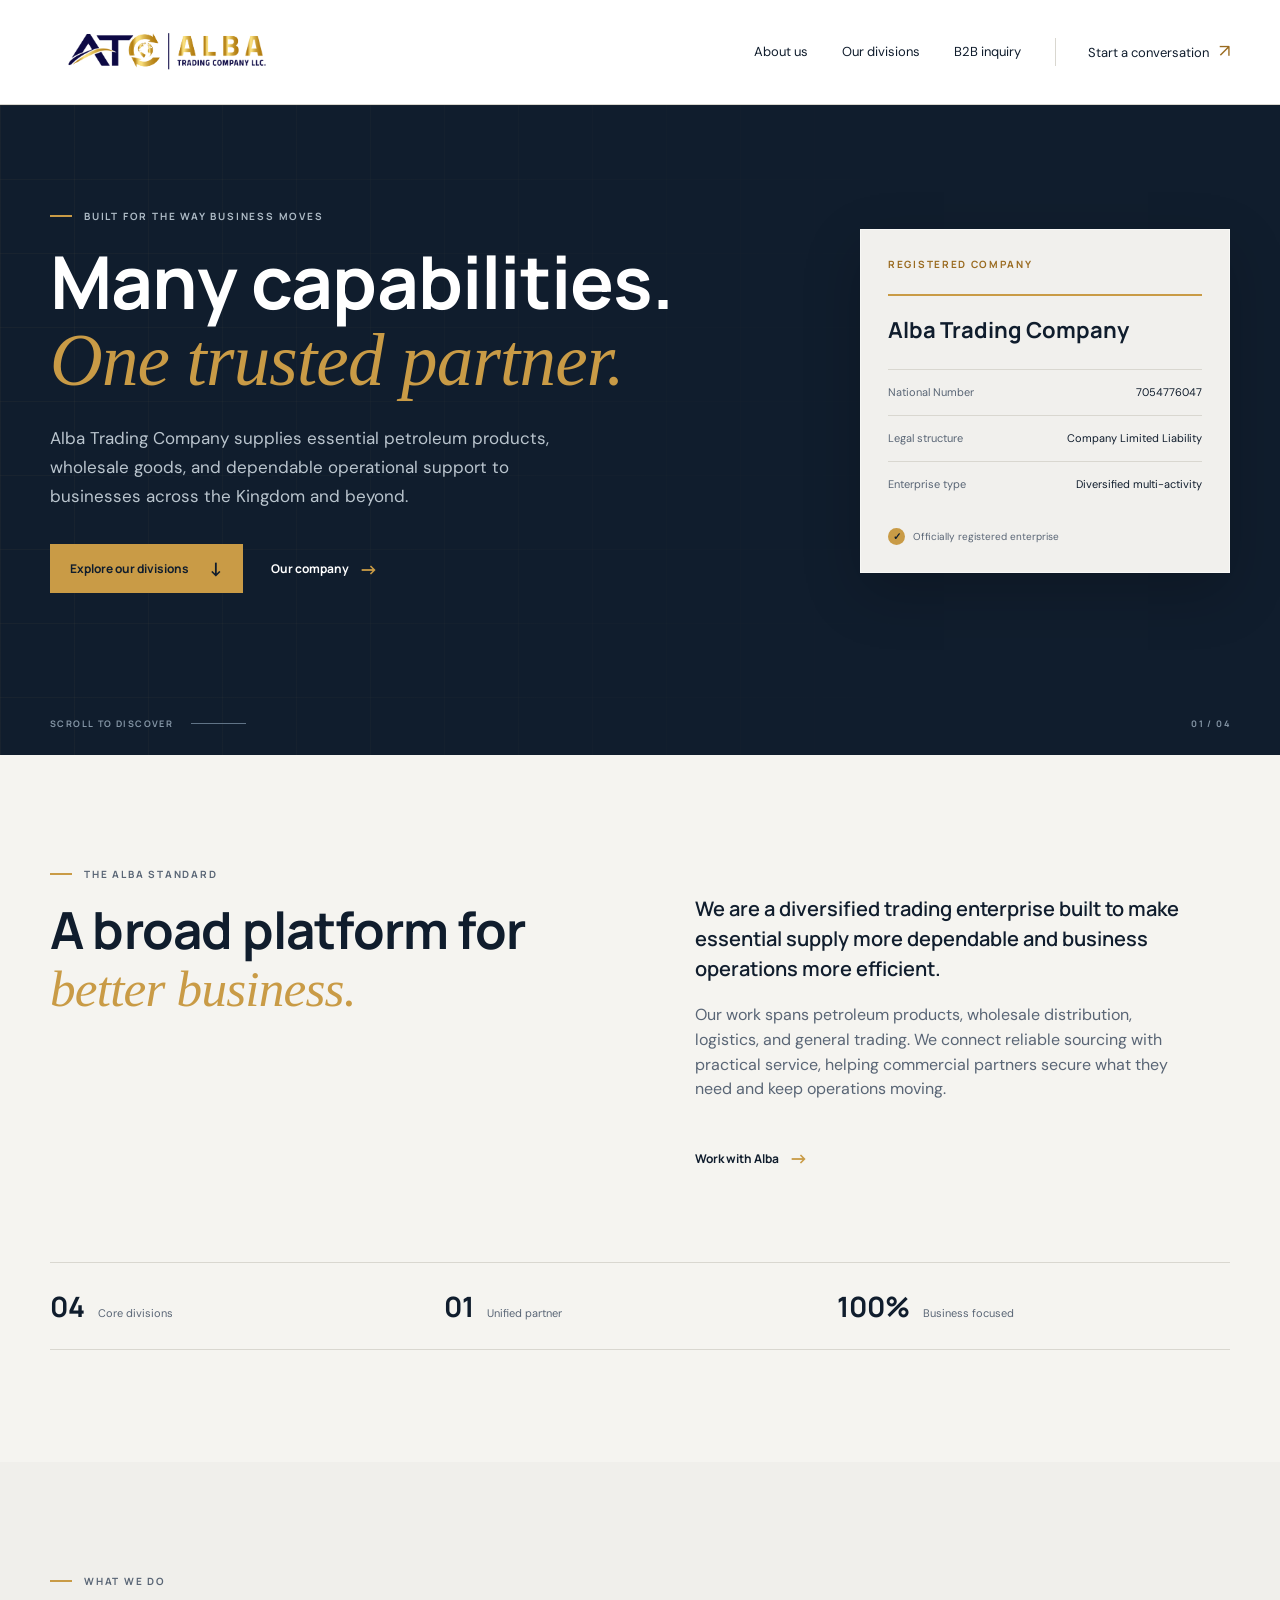
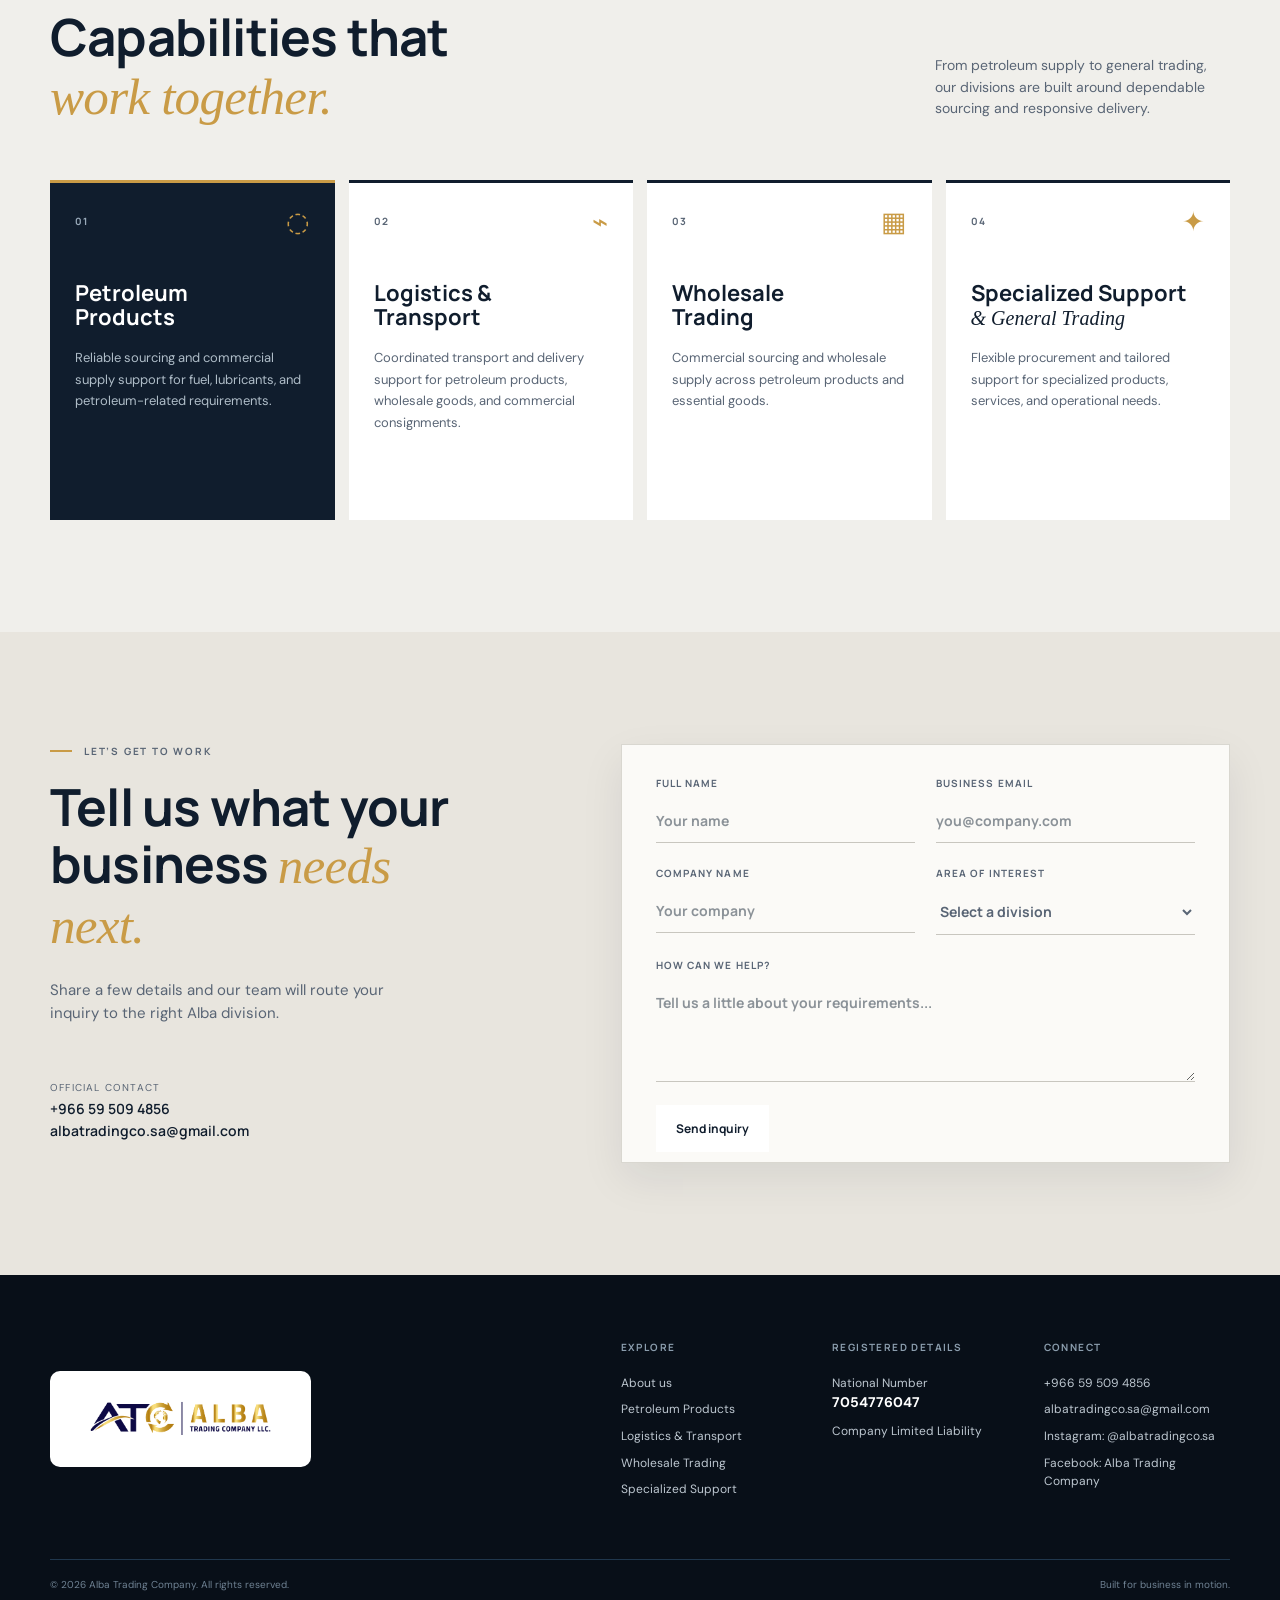
==== commit 66a426cd: "Add dedicated trading division pages" ====
--- a/index.html
+++ b/index.html
@@ -23,7 +23,7 @@
       </button>
       <nav id="primary-nav" class="primary-nav" aria-label="Primary navigation">
         <a href="#about">About us</a>
-        <a href="#divisions">Our divisions</a>
+        <a href="petroleum-products.html">Our divisions</a>
         <a href="#inquiry">B2B inquiry</a>
         <a class="nav-cta" href="#inquiry">Start a conversation <span aria-hidden="true">↗</span></a>
       </nav>
@@ -80,10 +80,10 @@
           <p class="heading-note">From petroleum supply to general trading, our divisions are built around dependable sourcing and responsive delivery.</p>
         </div>
         <div class="division-grid">
-          <article class="division-card division-card-featured"><div class="card-top"><span class="division-number">01</span><span class="card-icon">◌</span></div><h3>Automotive<br>Services</h3><p>Fleet support, vehicle care, and petroleum-related services that help commercial vehicles stay productive, maintained, and ready for the road.</p></article>
-          <article class="division-card"><div class="card-top"><span class="division-number">02</span><span class="card-icon">⌁</span></div><h3>Logistics &amp;<br>Transport</h3><p>Coordinated transport and delivery support for petroleum products, wholesale goods, and time-sensitive commercial consignments.</p></article>
-          <article class="division-card"><div class="card-top"><span class="division-number">03</span><span class="card-icon">▦</span></div><h3>Wholesale<br>Trading</h3><p>Commercial sourcing and wholesale supply across petroleum products and essential goods, supported by responsive supplier relationships.</p></article>
-          <article class="division-card"><div class="card-top"><span class="division-number">04</span><span class="card-icon">✦</span></div><h3>Specialized Support<br><em>&amp; Lifestyle Services</em></h3><p>Flexible general trading and tailored procurement support for the specialized products, services, and operational needs of each client.</p></article>
+          <a class="division-card division-card-featured" href="petroleum-products.html"><div class="card-top"><span class="division-number">01</span><span class="card-icon">◌</span></div><h3>Petroleum<br>Products</h3><p>Reliable sourcing and commercial supply support for fuel, lubricants, and petroleum-related requirements.</p></a>
+          <a class="division-card" href="logistics-transport.html"><div class="card-top"><span class="division-number">02</span><span class="card-icon">⌁</span></div><h3>Logistics &amp;<br>Transport</h3><p>Coordinated transport and delivery support for petroleum products, wholesale goods, and commercial consignments.</p></a>
+          <a class="division-card" href="wholesale-trading.html"><div class="card-top"><span class="division-number">03</span><span class="card-icon">▦</span></div><h3>Wholesale<br>Trading</h3><p>Commercial sourcing and wholesale supply across petroleum products and essential goods.</p></a>
+          <a class="division-card" href="specialized-support.html"><div class="card-top"><span class="division-number">04</span><span class="card-icon">✦</span></div><h3>Specialized Support<br><em>&amp; General Trading</em></h3><p>Flexible procurement and tailored support for specialized products, services, and operational needs.</p></a>
         </div>
       </div>
     </section>
@@ -103,7 +103,7 @@
     </section>
   </main>
 
-  <footer class="site-footer"><div class="container footer-top"><a class="brand brand-footer" href="#top" aria-label="Alba Trading Company home"><span class="footer-logo-card"><img class="brand-logo" src="atc-logo.png" alt="ATC Alba Trading Company LLC logo"></span><span class="sr-only">ATC Alba Trading Company LLC</span></a><div class="footer-columns"><div><p>Explore</p><a href="#about">About us</a><a href="#divisions">Our divisions</a><a href="#inquiry">B2B inquiry</a></div><div><p>Registered details</p><span>National Number<br><strong>7054776047</strong></span><span>Company Limited Liability</span></div><div><p>Connect</p><a href="tel:+966595094856">+966 59 509 4856</a><a href="mailto:albatradingco.sa@gmail.com">albatradingco.sa@gmail.com</a><a href="https://instagram.com/albatradingco.sa" target="_blank" rel="noreferrer">Instagram: @albatradingco.sa</a><a href="https://www.facebook.com/albatradingcompany" target="_blank" rel="noreferrer">Facebook: Alba Trading Company</a></div></div></div><div class="container footer-bottom"><span>© 2026 Alba Trading Company. All rights reserved.</span><span>Built for business in motion.</span></div></footer>
+  <footer class="site-footer"><div class="container footer-top"><a class="brand brand-footer" href="#top" aria-label="Alba Trading Company home"><span class="footer-logo-card"><img class="brand-logo" src="atc-logo.png" alt="ATC Alba Trading Company LLC logo"></span><span class="sr-only">ATC Alba Trading Company LLC</span></a><div class="footer-columns"><div><p>Explore</p><a href="#about">About us</a><a href="petroleum-products.html">Petroleum Products</a><a href="logistics-transport.html">Logistics &amp; Transport</a><a href="wholesale-trading.html">Wholesale Trading</a><a href="specialized-support.html">Specialized Support</a></div><div><p>Registered details</p><span>National Number<br><strong>7054776047</strong></span><span>Company Limited Liability</span></div><div><p>Connect</p><a href="tel:+966595094856">+966 59 509 4856</a><a href="mailto:albatradingco.sa@gmail.com">albatradingco.sa@gmail.com</a><a href="https://instagram.com/albatradingco.sa" target="_blank" rel="noreferrer">Instagram: @albatradingco.sa</a><a href="https://www.facebook.com/albatradingcompany" target="_blank" rel="noreferrer">Facebook: Alba Trading Company</a></div></div></div><div class="container footer-bottom"><span>© 2026 Alba Trading Company. All rights reserved.</span><span>Built for business in motion.</span></div></footer>
 
   <script>
     const menuToggle = document.querySelector('.menu-toggle');
--- a/styles.css
+++ b/styles.css
@@ -93,6 +93,7 @@
 .heading-note { max-width: 295px; margin: 0 0 5px; color: var(--slate); font-size: 14px; }
 .division-grid { display: grid; grid-template-columns: repeat(4, 1fr); gap: 14px; }
 .division-card { min-height: 340px; position: relative; display: flex; flex-direction: column; padding: 25px; background: var(--white); border-top: 3px solid var(--navy); transition: transform .2s ease, box-shadow .2s ease; }
+.division-card:focus-visible { outline: 2px solid var(--accent); outline-offset: 4px; }
 .division-card:hover { transform: translateY(-5px); box-shadow: 0 18px 30px rgba(10,29,53,.09); }
 .division-card-featured { background: var(--navy); color: var(--white); border-top-color: var(--accent); }
 .card-top { display: flex; justify-content: space-between; align-items: center; color: var(--slate); }
@@ -221,3 +222,7 @@
   .footer-columns div:last-child { grid-column: 1 / -1; }
   .footer-bottom { align-items: flex-start; flex-direction: column; gap: 8px; }
 }
+
+@media (max-width: 768px) {
+  .division-grid { grid-template-columns: 1fr; }
+}
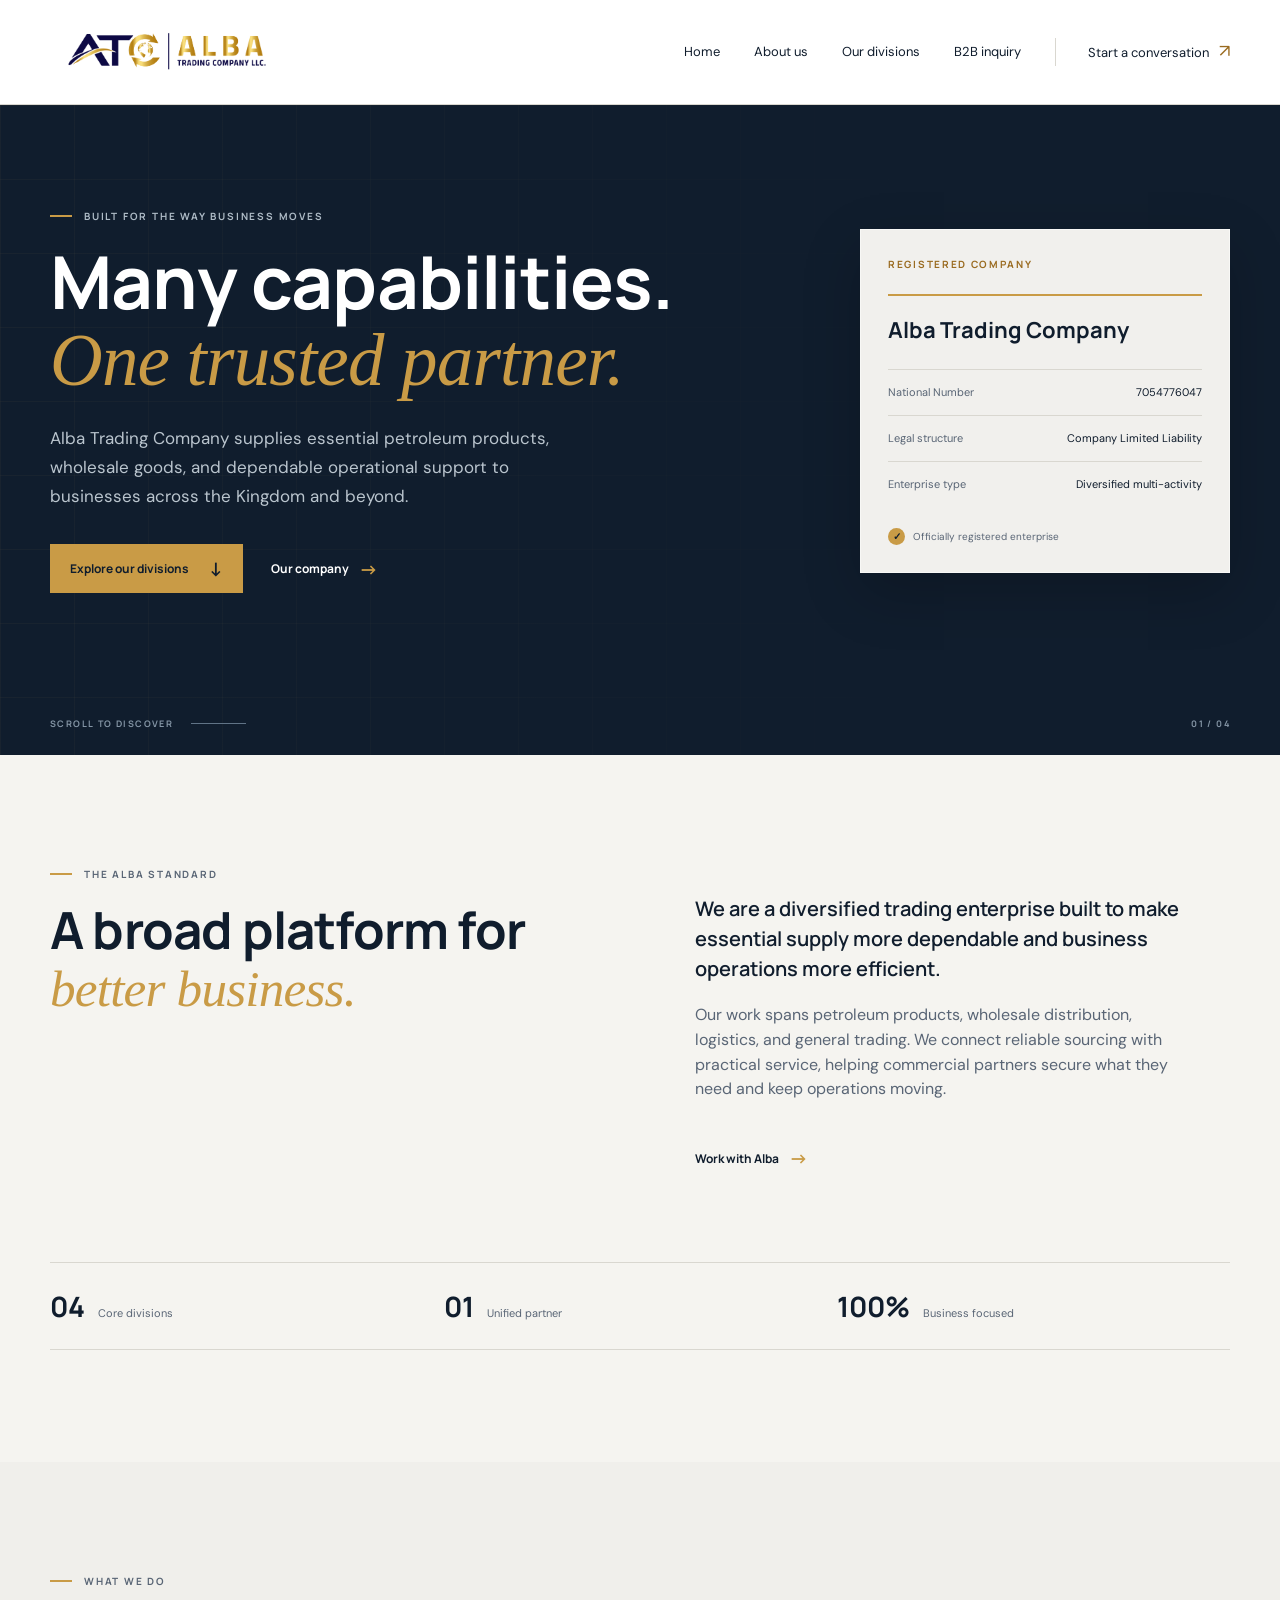
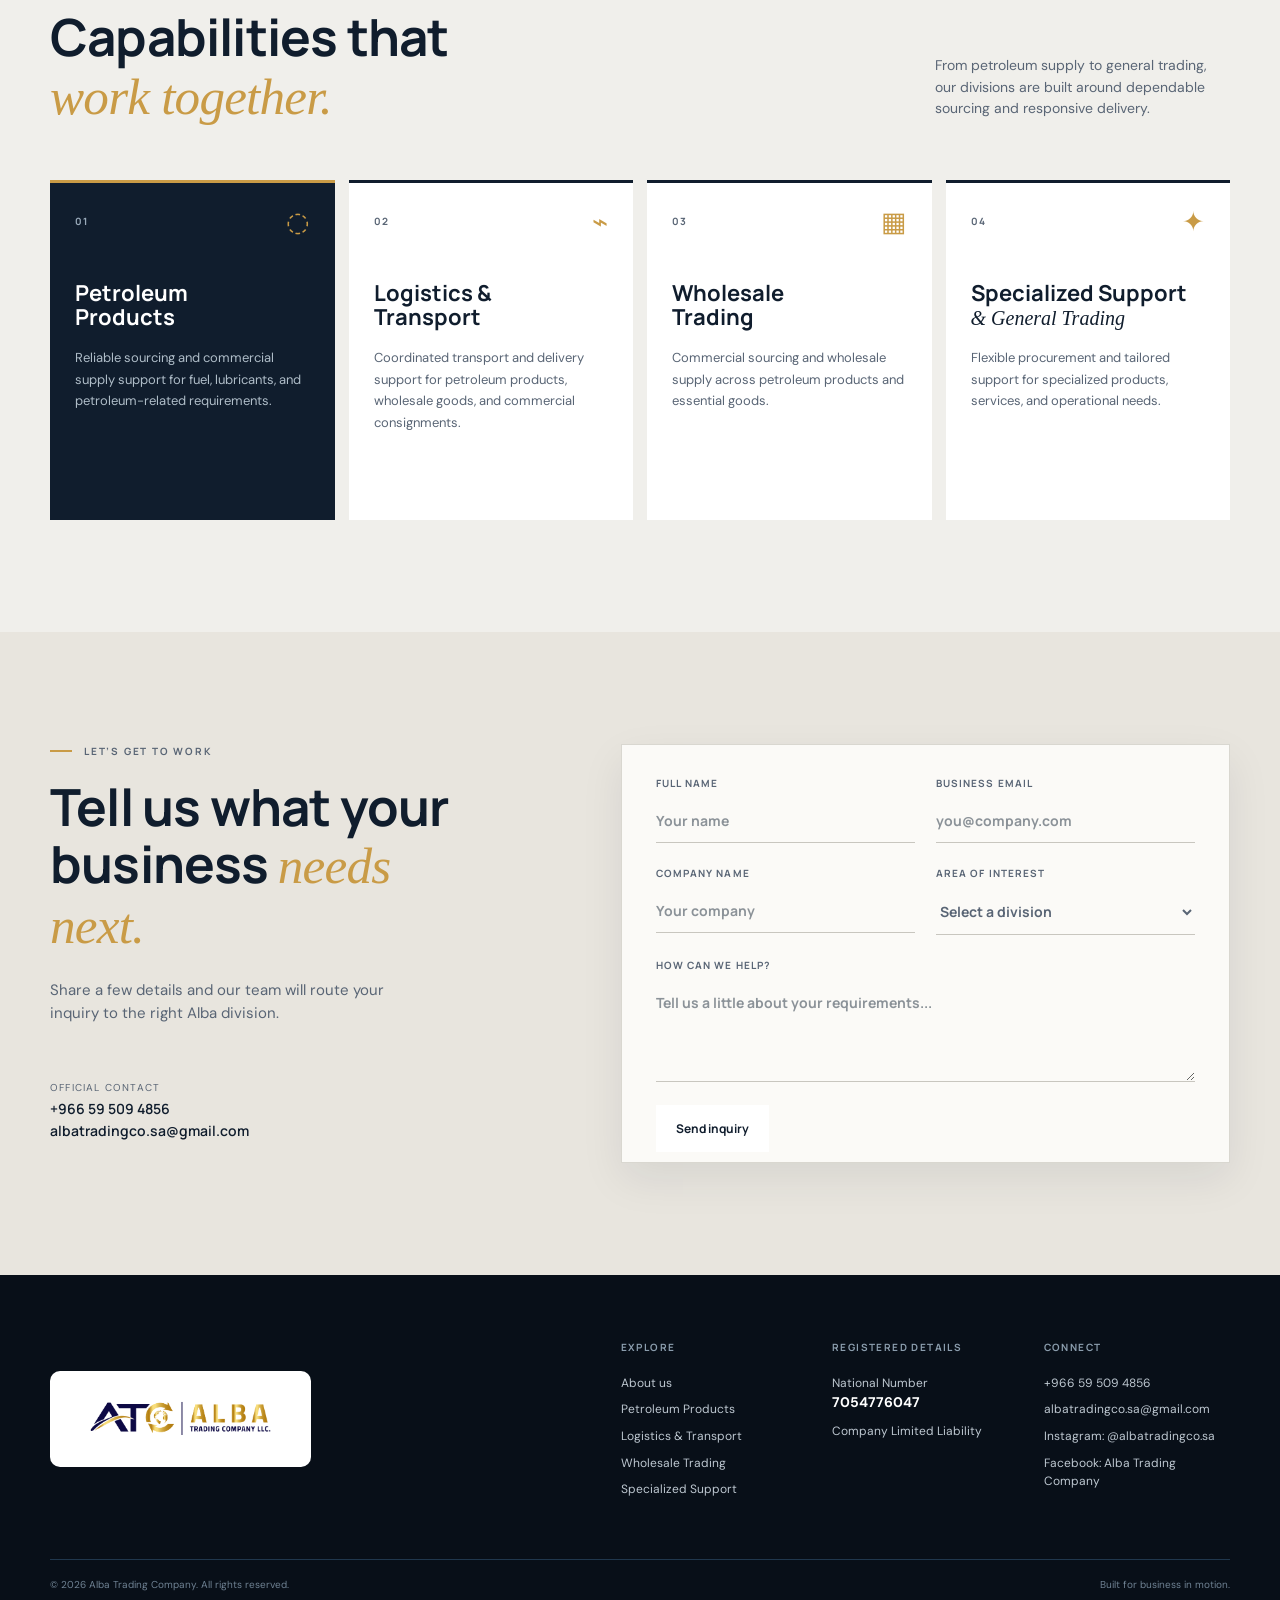
==== commit 97b34667: "Expand division pages with carousels and B2B content" ====
--- a/index.html
+++ b/index.html
@@ -22,6 +22,7 @@
         <span></span><span></span><span></span>
       </button>
       <nav id="primary-nav" class="primary-nav" aria-label="Primary navigation">
+        <a href="#top">Home</a>
         <a href="#about">About us</a>
         <a href="petroleum-products.html">Our divisions</a>
         <a href="#inquiry">B2B inquiry</a>
